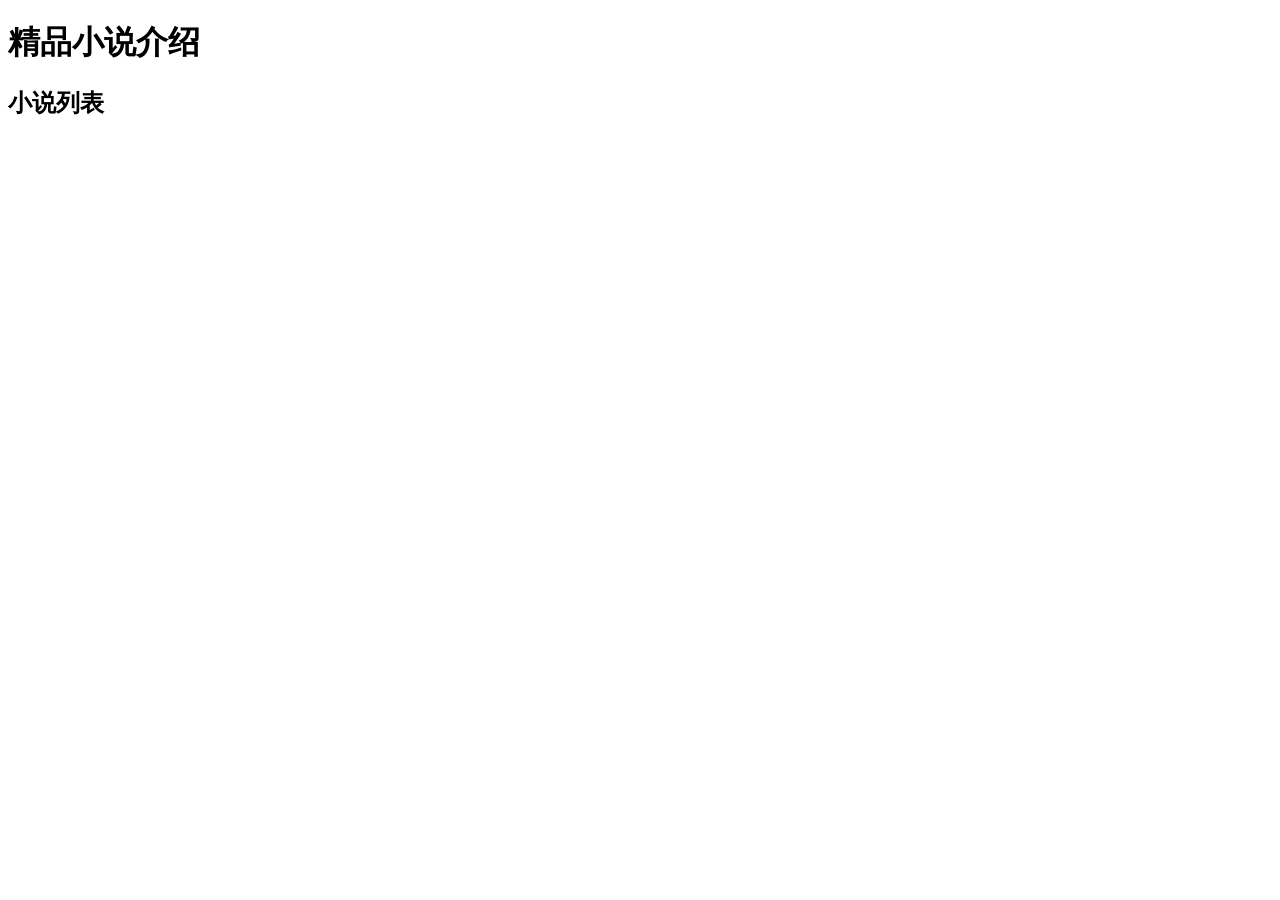
==== index.html @ 4cc4167d "Add files via upload" ====
<!DOCTYPE html>
<html lang="zh-CN">
<head>
    <meta charset="UTF-8">
    <meta name="viewport" content="width=device-width, initial-scale=1.0">
    <title>精品小说</title>
</head>
<body>

<h1>精品小说介绍</h1>

<div id="novel-list"></div>

<script src="app.js"></script>
<script>
  renderHome();
</script>

</body>
</html>
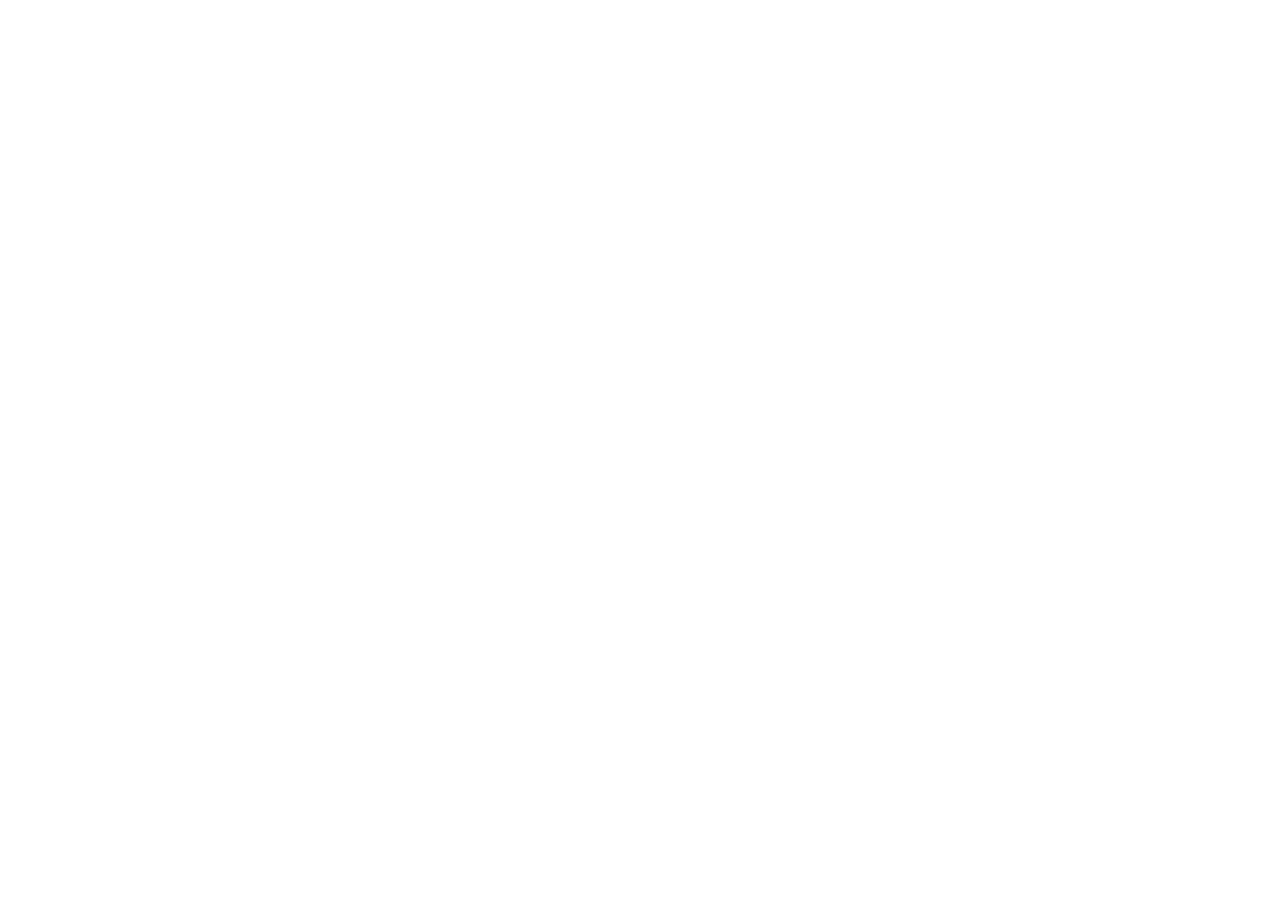
==== commit ef054cec: "Update index.html" ====
--- a/index.html
+++ b/index.html
@@ -1,20 +1,16 @@
 <!DOCTYPE html>
-<html lang="zh-CN">
+<html lang="zh">
 <head>
-    <meta charset="UTF-8">
-    <meta name="viewport" content="width=device-width, initial-scale=1.0">
-    <title>精品小说</title>
+  <meta charset="UTF-8">
+  <title>小说详情</title>
+  <link rel="stylesheet" href="style.css">
 </head>
 <body>
 
-<h1>精品小说介绍</h1>
-
-<div id="novel-list"></div>
+<div id="novel-detail"></div>
 
 <script src="app.js"></script>
-<script>
-  renderHome();
-</script>
+
 
 </body>
-</html>+</html>
--- a/style.css
+++ b/style.css
@@ -0,0 +1,16 @@
+body {
+  font-family: Arial;
+  max-width: 800px;
+  margin: 40px auto;
+}
+
+ul {
+  padding: 0;
+}
+
+li {
+  list-style: none;
+  margin-bottom: 20px;
+  padding: 10px;
+  border: 1px solid #ddd;
+}
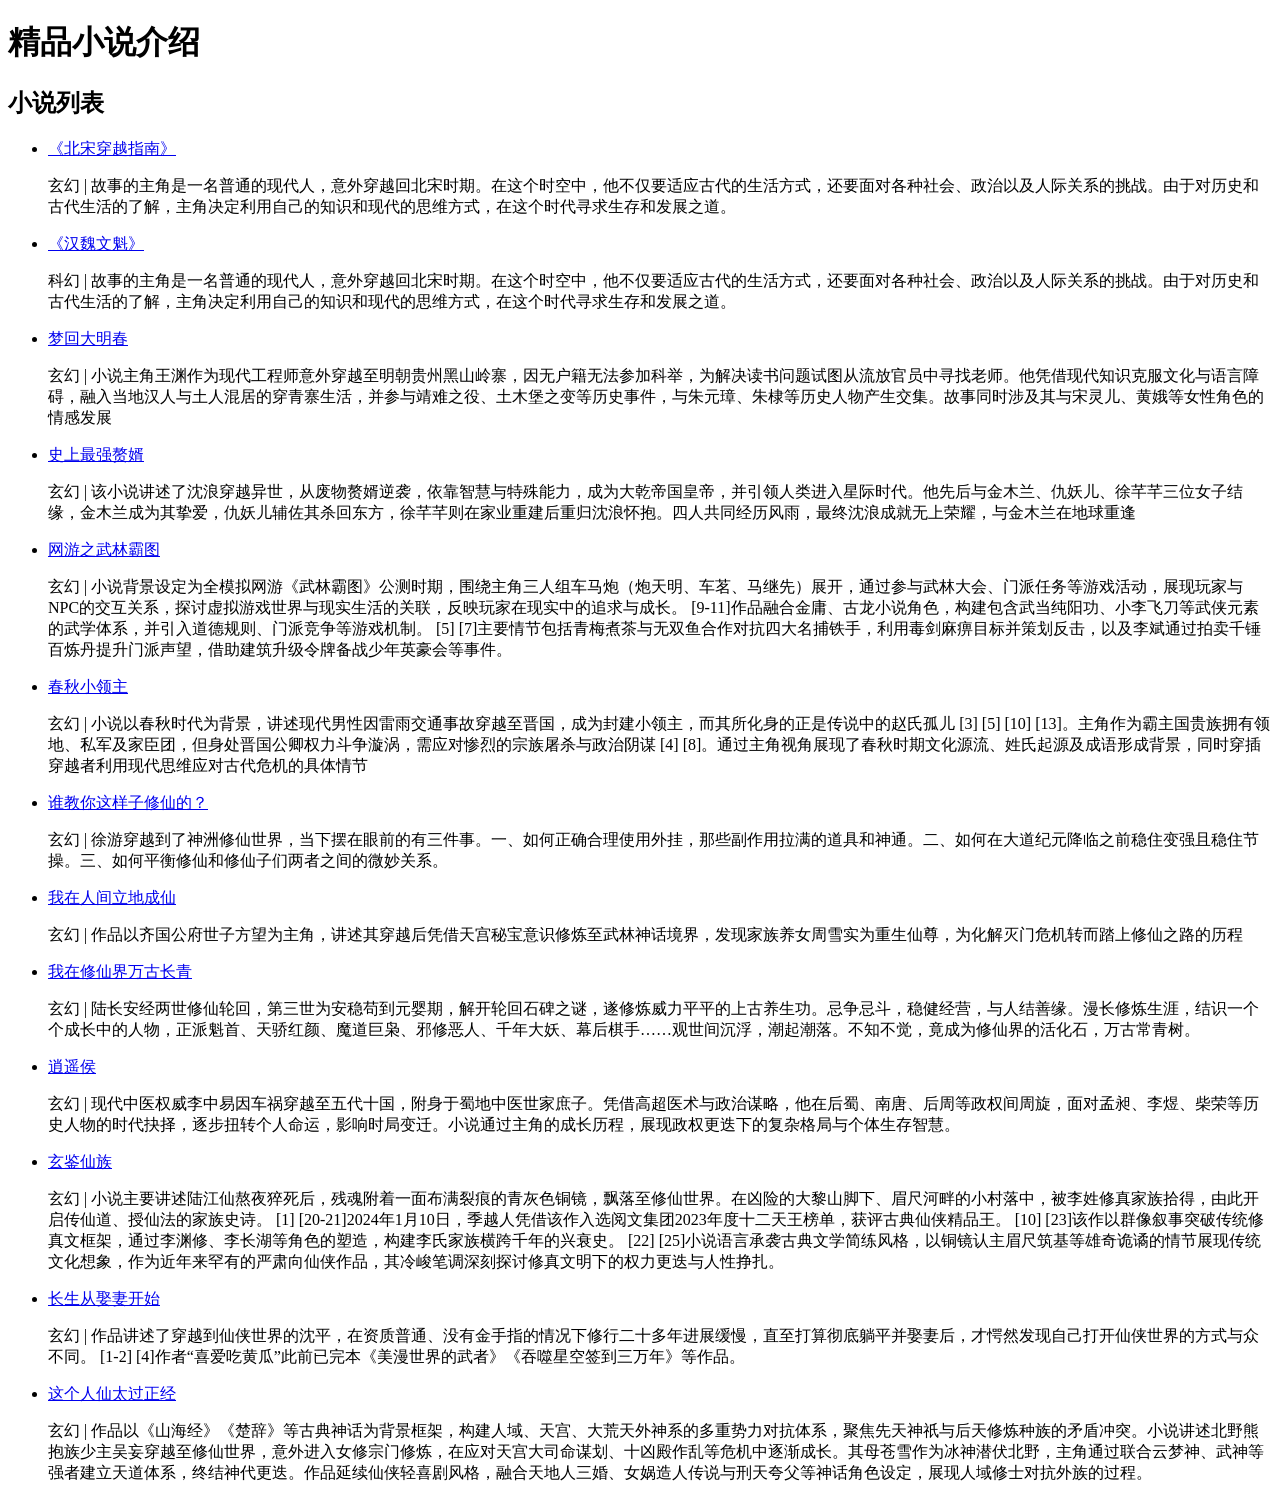
==== commit 86710a7e: "Update index.html" ====
--- a/index.html
+++ b/index.html
@@ -1,16 +1,20 @@
 <!DOCTYPE html>
-<html lang="zh">
+<html lang="zh-CN">
 <head>
-  <meta charset="UTF-8">
-  <title>小说详情</title>
-  <link rel="stylesheet" href="style.css">
+    <meta charset="UTF-8">
+    <meta name="viewport" content="width=device-width, initial-scale=1.0">
+    <title>精品小说</title>
 </head>
 <body>
 
-<div id="novel-detail"></div>
+<h1>精品小说介绍</h1>
+
+<div id="novel-list"></div>
 
 <script src="app.js"></script>
-
+<script>
+  renderHome();
+</script>
 
 </body>
 </html>
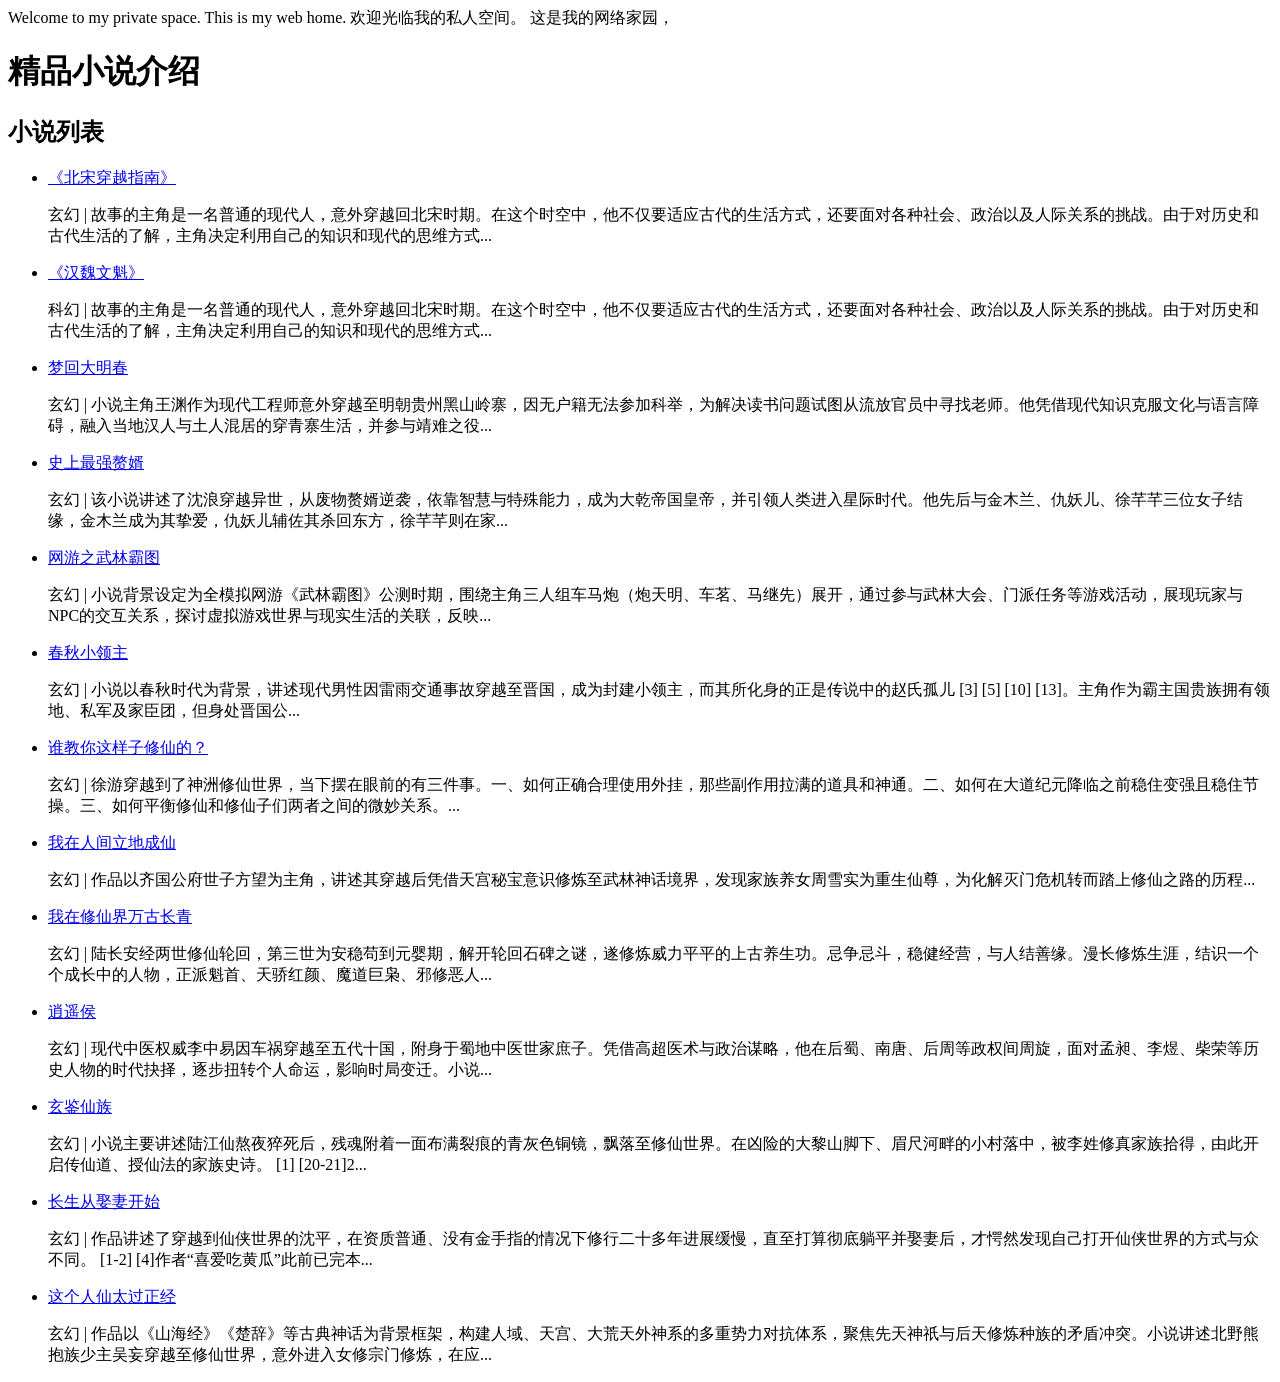
==== commit 6afbc5e9: "Update index.html" ====
--- a/index.html
+++ b/index.html
@@ -6,7 +6,11 @@
     <title>精品小说</title>
 </head>
 <body>
-
+Welcome to my private space.
+This is my web home.
+欢迎光临我的私人空间。
+这是我的网络家园，
+    
 <h1>精品小说介绍</h1>
 
 <div id="novel-list"></div>
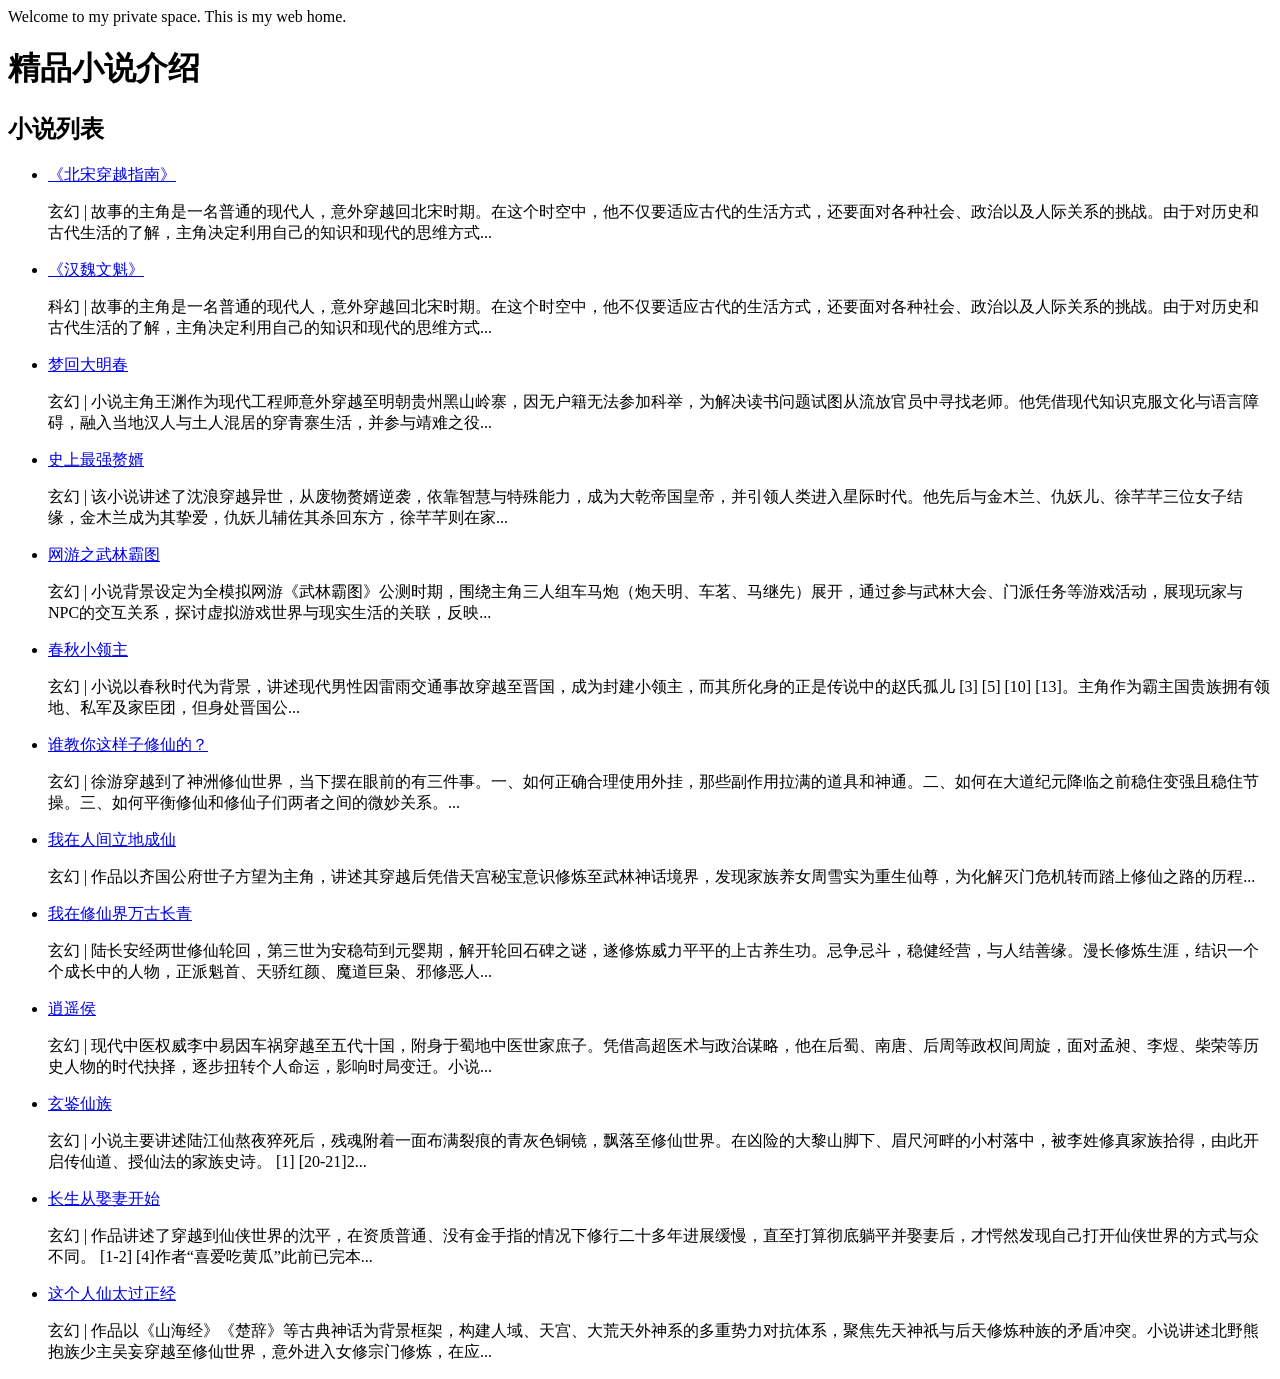
==== commit ece94246: "Fix HTML formatting and structure" ====
--- a/index.html
+++ b/index.html
@@ -8,8 +8,7 @@
 <body>
 Welcome to my private space.
 This is my web home.
-欢迎光临我的私人空间。
-这是我的网络家园，
+
     
 <h1>精品小说介绍</h1>
 
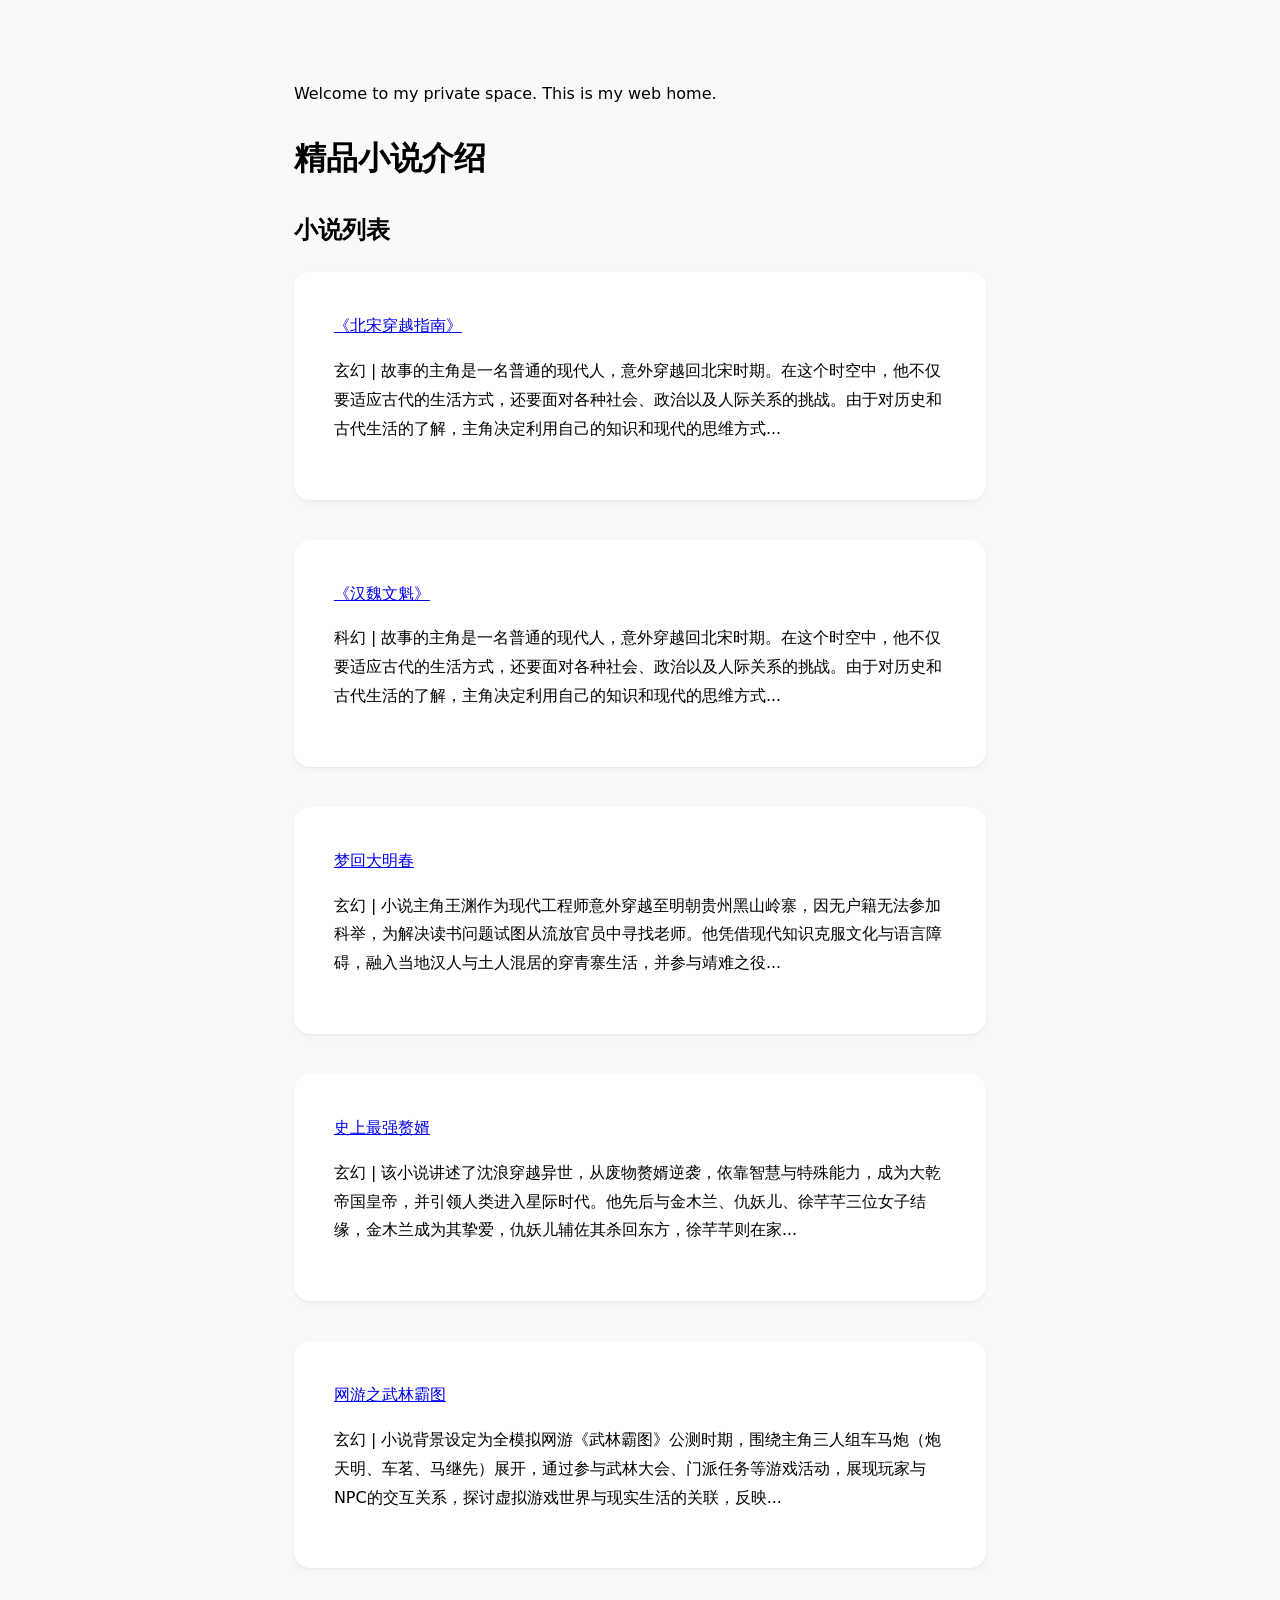
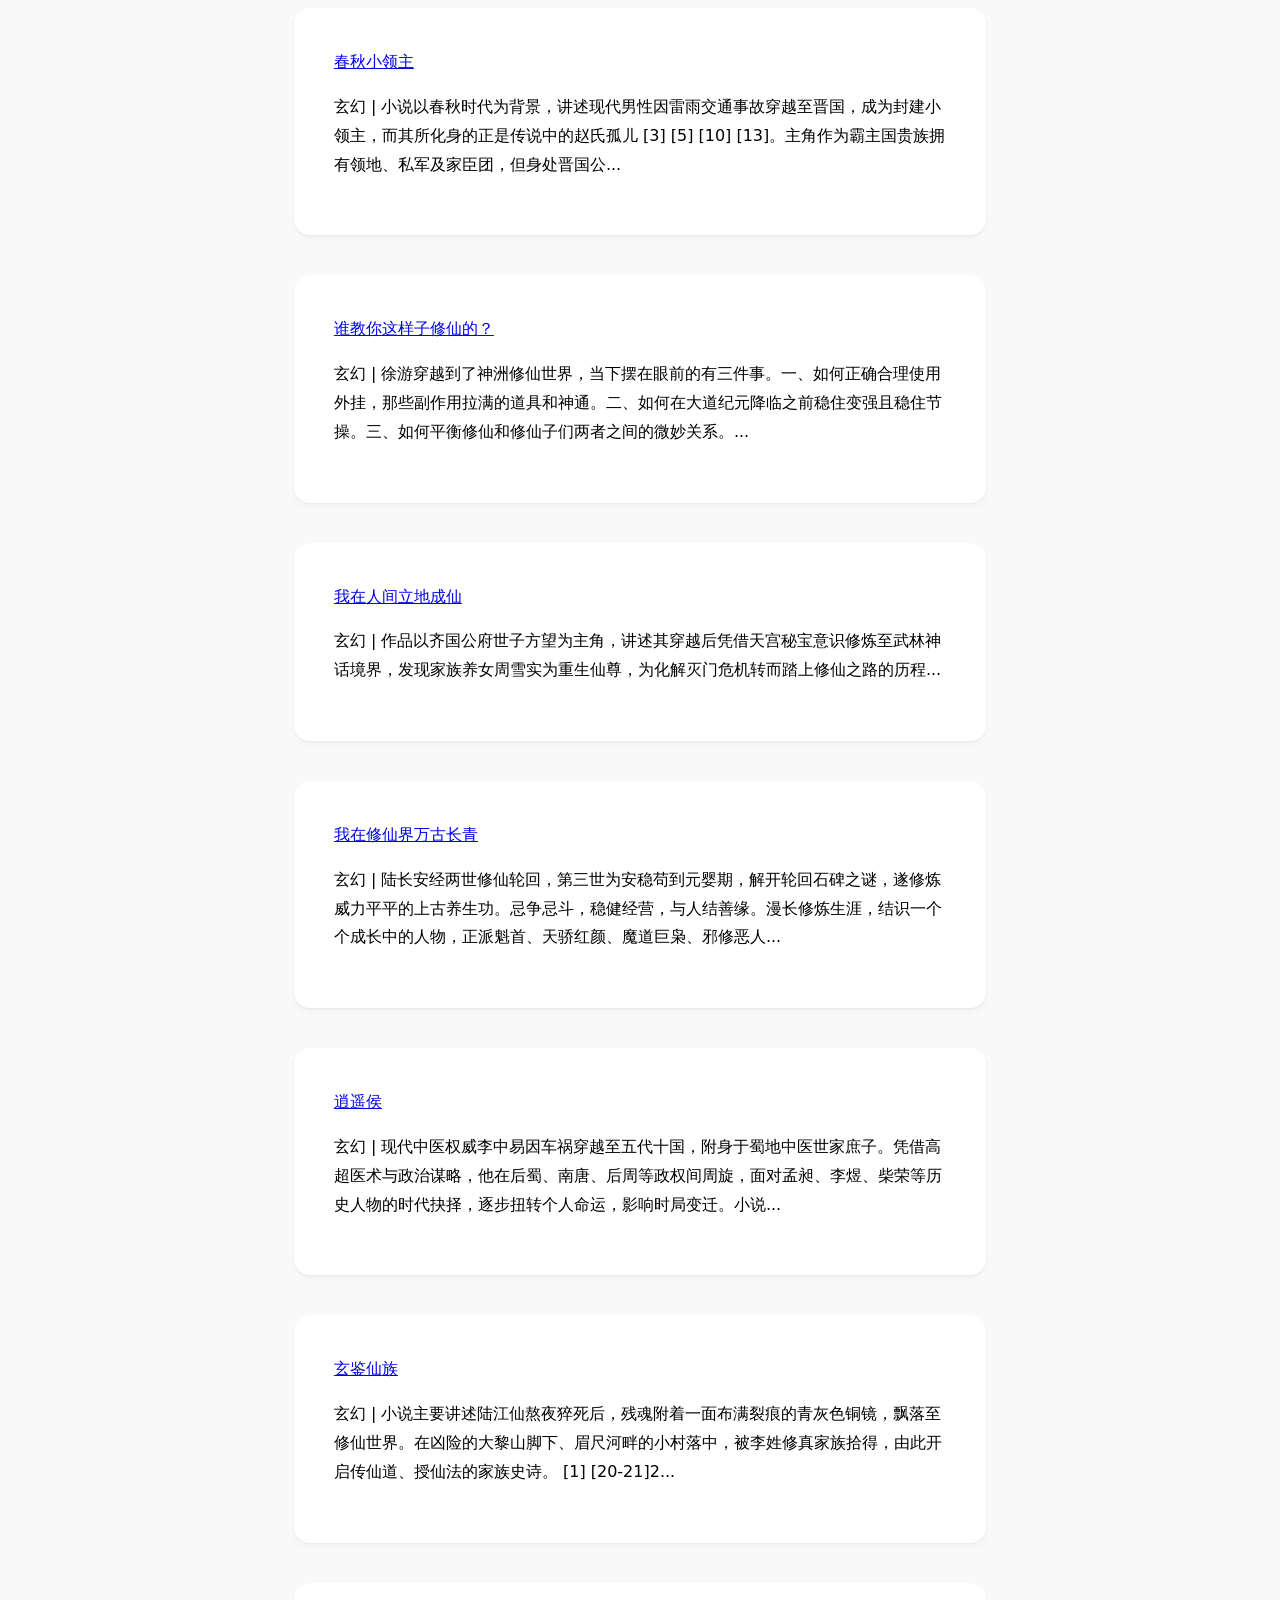
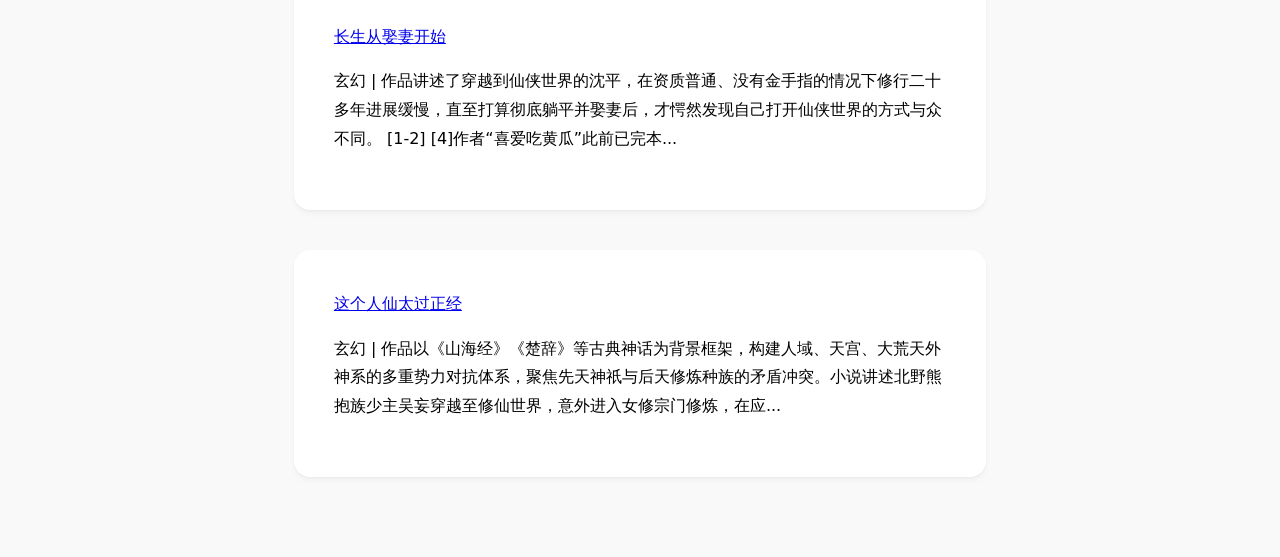
==== commit 93404b78: "Update index.html" ====
--- a/index.html
+++ b/index.html
@@ -4,20 +4,19 @@
     <meta charset="UTF-8">
     <meta name="viewport" content="width=device-width, initial-scale=1.0">
     <title>精品小说</title>
+    <link rel="stylesheet" href="style.css">
 </head>
 <body>
-Welcome to my private space.
-This is my web home.
+    Welcome to my private space.
+    This is my web home.
 
-    
-<h1>精品小说介绍</h1>
+    <h1>精品小说介绍</h1>
 
-<div id="novel-list"></div>
+    <div id="novel-list"></div>
 
-<script src="app.js"></script>
-<script>
-  renderHome();
-</script>
-
+    <script src="app.js"></script>
+    <script>
+        renderHome();
+    </script>
 </body>
 </html>
--- a/style.css
+++ b/style.css
@@ -0,0 +1,68 @@
+/* --- 1. 现代画布定义 (进阶版 body) --- */
+body {
+    /* 替换 Arial，使用原生系统字体栈，获得最佳跨平台渲染效果 */
+    font-family: system-ui, -apple-system, BlinkMacSystemFont, "Segoe UI", Roboto, Oxygen, Ubuntu, Cantarell, "Open Sans", "Helvetica Neue", sans-serif;
+
+    /* 使用相对单位 (ch)，符合最佳阅读视角的心理物理学研究 */
+    max-width: 68ch;
+
+    /* 增加上下边距，赋予内容更多“呼吸”空间 */
+    margin: 80px auto;
+
+    /* 优化基础排版，行高决定了内容的可读性节奏 */
+    line-height: 1.8;
+
+    /* 使用极浅的背景色代替纯白，减少屏幕蓝光刺激，提升视觉舒适度 */
+    background-color: #f9f9f9;
+
+    /* 确保长内容在移动端也能拥有内边距，防止贴边 */
+    padding: 0 20px;
+
+    /* 优化字体抗锯齿 */
+    -webkit-font-smoothing: antialiased;
+}
+
+/* --- 2. 布局重置 (Reset) --- */
+ul {
+    /* 清除默认样式，这是基础操作 */
+    padding: 0;
+    margin: 0;
+    list-style: none;
+}
+
+/* --- 3. 认知卡片设计 (进阶版 li) --- */
+li {
+    /* 取消会导致视觉拥挤的 border */
+    border: none;
+
+    /* 引入深度：使用极淡的背景色，利用邻近性原则划分区域 */
+    background-color: #ffffff;
+
+    /* 增加内边距，减少密度感 */
+    padding: 40px;
+
+    /* 使用圆角代替直角，符合视觉心理学中的“软化”感知 */
+    border-radius: 16px;
+
+    /* 关键魔法：引入细微的 box-shadow，使元素从平面“浮起”，建立层次感 */
+    box-shadow: 0 4px 6px rgba(0, 0, 0, 0.03), 0 1px 3px rgba(0, 0, 0, 0.05);
+
+    /* 增加元素间距，构建清晰的阅读节奏 */
+    margin-bottom: 40px;
+
+    /* 启用 GPU 加速，为平滑过渡做准备 */
+    transform: translateZ(0);
+
+    /* --- 4. 交互引导 (Hover 动效) --- */
+    /* 添加过渡效果，使用缓动函数 (Ease-Out) 模拟物理世界的惯性 */
+    transition: box-shadow 0.3s ease-out, transform 0.3s ease-out;
+    cursor: pointer;
+}
+
+/* 鼠标悬停时的视觉反馈：悬浮感增强，引导用户交互 */
+li:hover {
+    /* 抬升卡片 */
+    transform: translateY(-5px);
+    /* 加深、柔化阴影，模拟更接近的光照环境 */
+    box-shadow: 0 12px 16px rgba(0, 0, 0, 0.06), 0 4px 6px rgba(0, 0, 0, 0.08);
+}
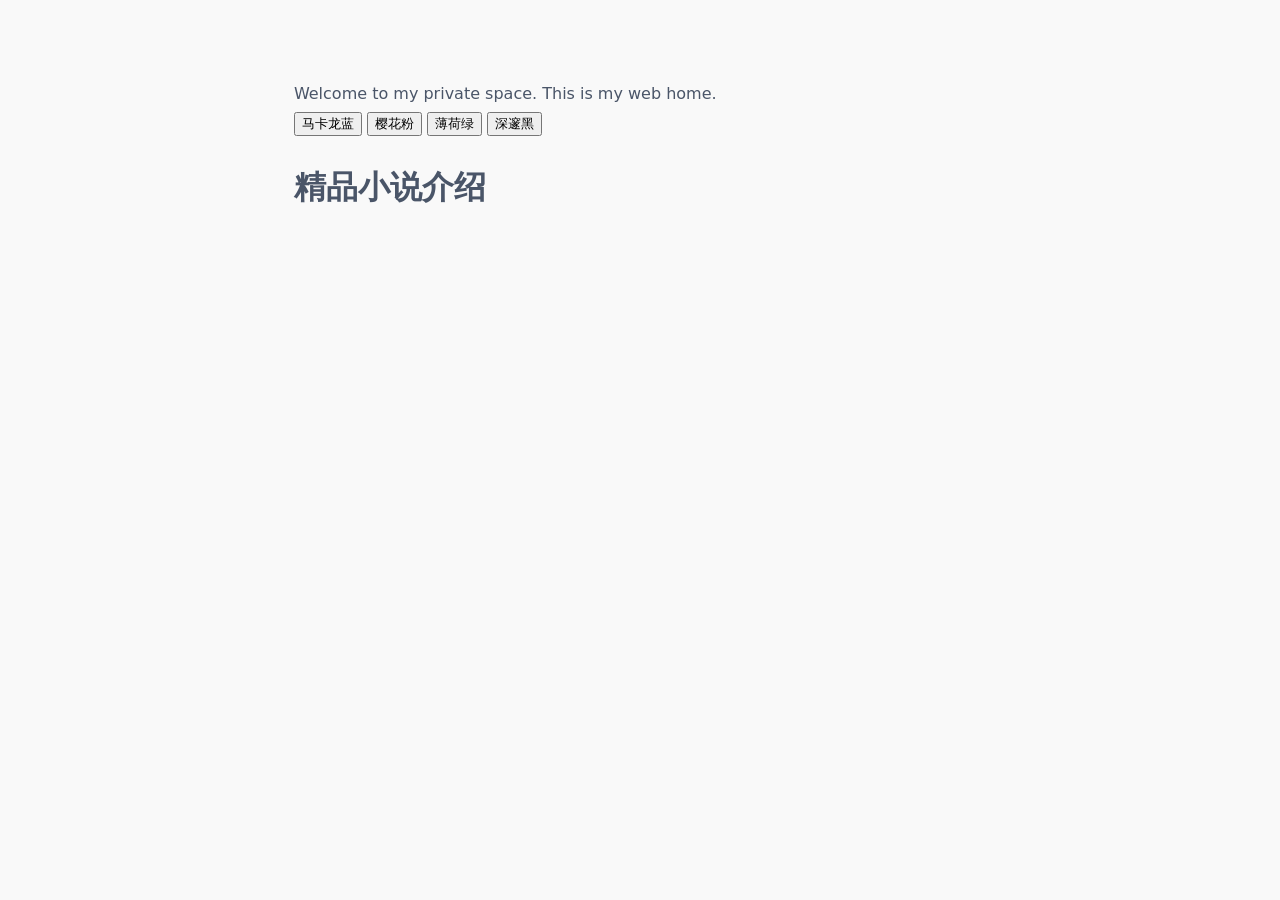
==== commit 4a64523d: "Update index.html" ====
--- a/index.html
+++ b/index.html
@@ -10,6 +10,13 @@
     Welcome to my private space.
     This is my web home.
 
+    <nav class="theme-switcher">
+    <button onclick="setTheme('blue')">马卡龙蓝</button>
+    <button onclick="setTheme('red')">樱花粉</button>
+    <button onclick="setTheme('green')">薄荷绿</button>
+    <button onclick="setTheme('dark')">深邃黑</button>
+</nav>
+
     <h1>精品小说介绍</h1>
 
     <div id="novel-list"></div>
--- a/style.css
+++ b/style.css
@@ -1,5 +1,58 @@
+/* --- 0. 颜色主题 --- */
+
+:root {
+    /* 定义主题切换时的全局过渡，让颜色变化像呼吸一样自然 */
+  transition: background-color 0.4s ease, color 0.4s ease;
+    /* 默认：马卡龙蓝主题 */
+    --bg-color: #f0f7ff;
+    --card-bg: #ffffff;
+    --text-color: #4a5568;
+    --accent-color: #74c0fc;
+    --shadow-color: rgba(116, 192, 252, 0.2);
+}
+
+/* 红色马卡龙主题 */
+[data-theme="red"] {
+    --bg-color: #fff5f5;
+    --accent-color: #ff8787;
+    --shadow-color: rgba(255, 135, 135, 0.2);
+}
+
+/* 绿色马卡龙主题 */
+[data-theme="green"] {
+    --bg-color: #f3fcf4;
+    --accent-color: #69db7c;
+    --shadow-color: rgba(105, 219, 124, 0.2);
+}
+
+/* 黑色/极简主题 */
+[data-theme="dark"] {
+    --bg-color: #1a1a1a;
+    --card-bg: #2d2d2d;
+    --text-color: #e0e0e0;
+    --accent-color: #a0a0a0;
+    --shadow-color: rgba(0, 0, 0, 0.3);
+}
+
+/* 应用变量到具体样式 */
+body {
+    background-color: var(--bg-color);
+    color: var(--text-color);
+}
+
+li {
+    background-color: var(--card-bg);
+}
+
+li:hover {
+    box-shadow: 0 12px 16px var(--shadow-color);
+}
+
 /* --- 1. 现代画布定义 (进阶版 body) --- */
 body {
+    background-color: var(--bg-color);
+    color: var(--text-color);
+    
     /* 替换 Arial，使用原生系统字体栈，获得最佳跨平台渲染效果 */
     font-family: system-ui, -apple-system, BlinkMacSystemFont, "Segoe UI", Roboto, Oxygen, Ubuntu, Cantarell, "Open Sans", "Helvetica Neue", sans-serif;
 
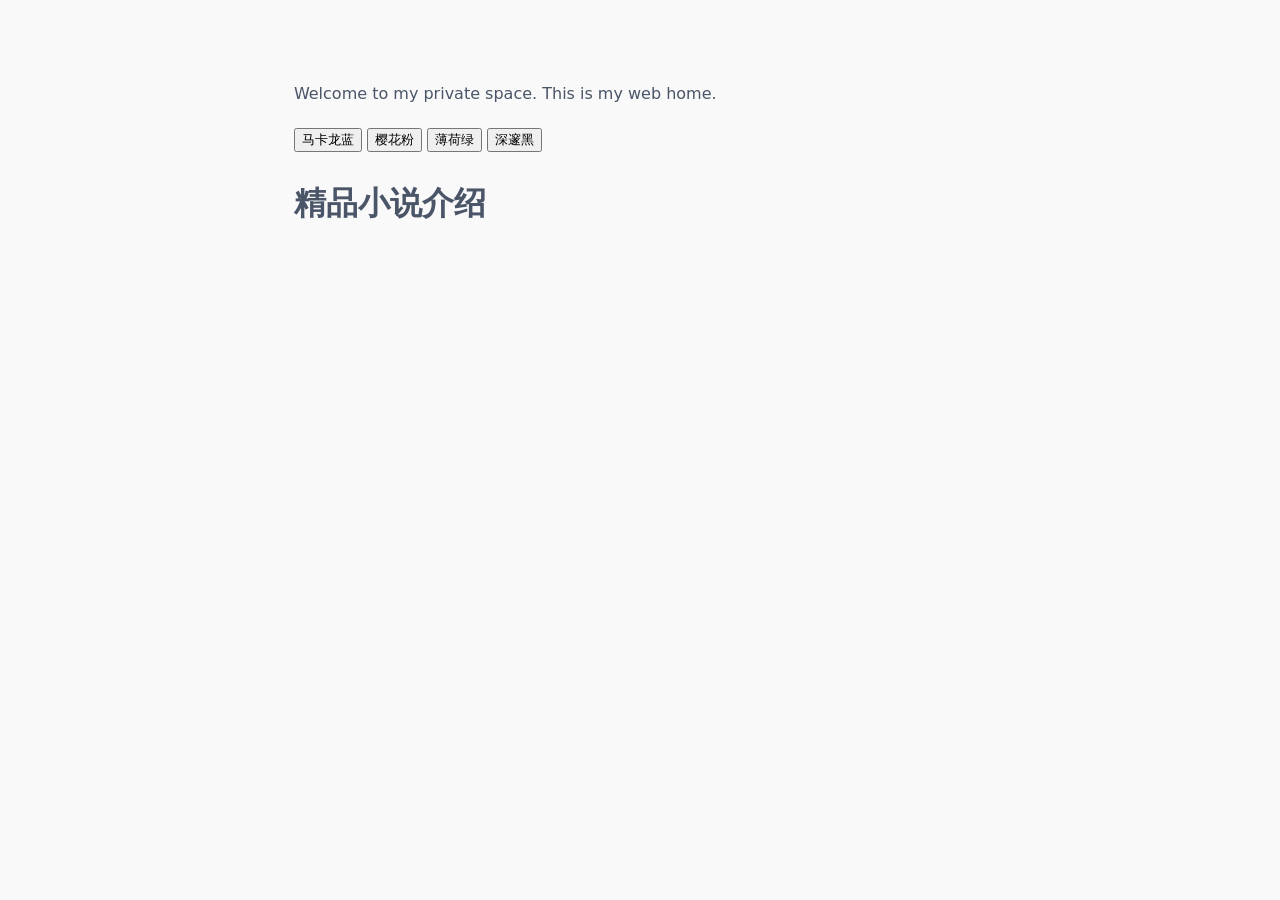
==== commit b2511abd: "Update index.html" ====
--- a/index.html
+++ b/index.html
@@ -7,22 +7,18 @@
     <link rel="stylesheet" href="style.css">
 </head>
 <body>
-    Welcome to my private space.
-    This is my web home.
+    <p>Welcome to my private space. This is my web home.</p>
 
     <nav class="theme-switcher">
-    <button onclick="setTheme('blue')">马卡龙蓝</button>
-    <button onclick="setTheme('red')">樱花粉</button>
-    <button onclick="setTheme('green')">薄荷绿</button>
-    <button onclick="setTheme('dark')">深邃黑</button>
-</nav>
+        <button onclick="setTheme('blue')">马卡龙蓝</button>
+        <button onclick="setTheme('red')">樱花粉</button>
+        <button onclick="setTheme('green')">薄荷绿</button>
+        <button onclick="setTheme('dark')">深邃黑</button>
+    </nav> <h1>精品小说介绍</h1>
 
-    <h1>精品小说介绍</h1>
-
-    <div id="novel-list"></div>
-
-    <script src="app.js"></script>
+    <div id="novel-list"></div> <script src="app.js"></script>
     <script>
+        // 如果这里报错，前面的代码一定有标签没闭合
         renderHome();
     </script>
 </body>
